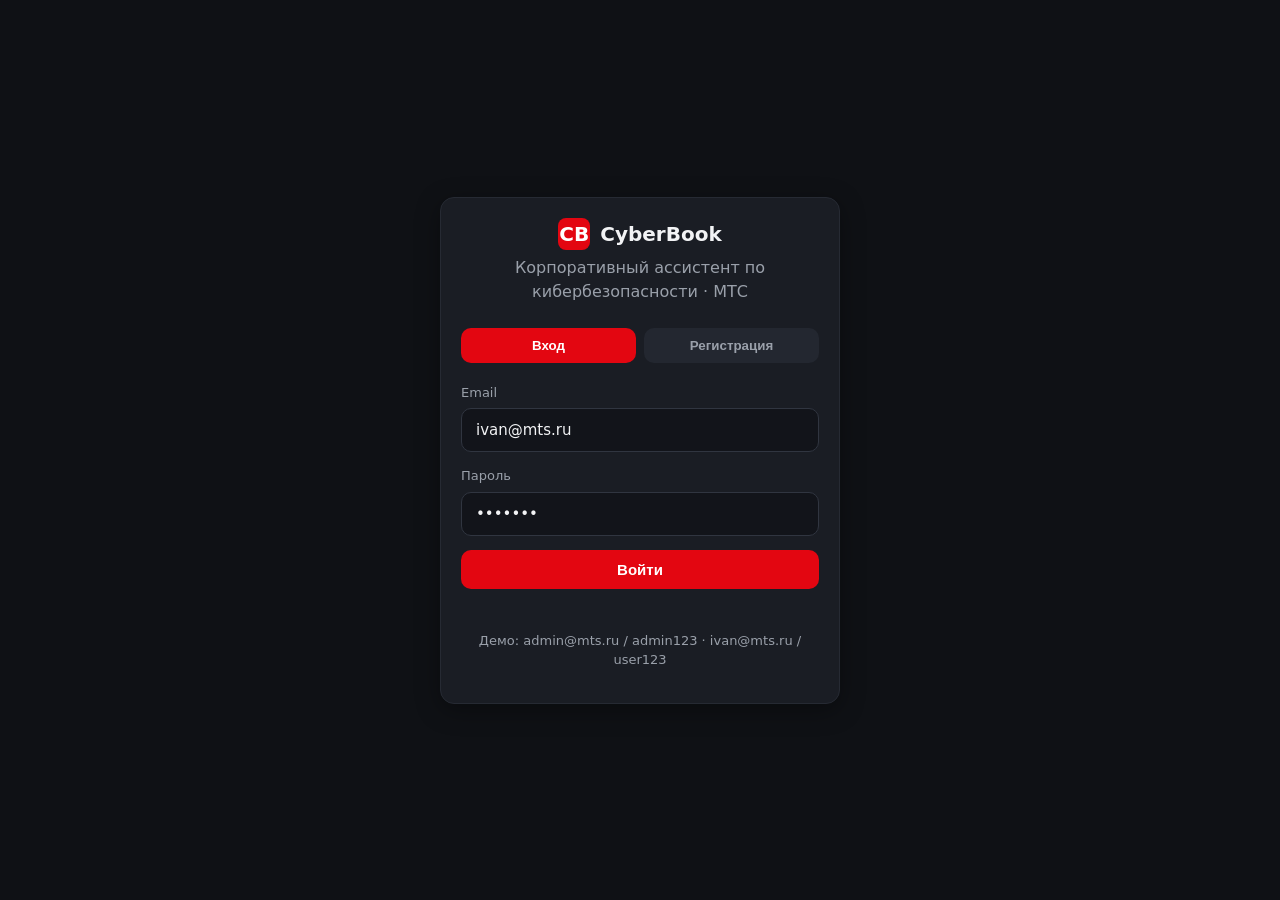
==== static/index.html @ 1e11ba8c "Ядро CyberBook: Flask API + AI на Cerebras + фишинг-тренажёр - Модели (SQLite): User, Course, Quiz, " ====
<!doctype html>
<html lang="ru">
<head>
  <meta charset="utf-8" />
  <meta name="viewport" content="width=device-width, initial-scale=1" />
  <title>CyberBook — вход</title>
  <link rel="stylesheet" href="/static/css/style.css" />
</head>
<body>
  <div class="center-screen">
    <div class="card auth-card">
      <div class="brand" style="justify-content:center; margin-bottom:6px;">
        <span class="logo">CB</span> CyberBook
      </div>
      <p class="subtitle" style="text-align:center;">Корпоративный ассистент по кибербезопасности · МТС</p>

      <div class="tabs">
        <button id="tab-login" class="active" onclick="switchTab('login')">Вход</button>
        <button id="tab-register" onclick="switchTab('register')">Регистрация</button>
      </div>

      <!-- Вход -->
      <form id="form-login" onsubmit="return doLogin(event)">
        <div class="field">
          <label>Email</label>
          <input id="login-email" type="email" value="ivan@mts.ru" required />
        </div>
        <div class="field">
          <label>Пароль</label>
          <input id="login-password" type="password" value="user123" required />
        </div>
        <button class="btn" style="width:100%">Войти</button>
      </form>

      <!-- Регистрация -->
      <form id="form-register" class="hidden" onsubmit="return doRegister(event)">
        <div class="field">
          <label>Имя</label>
          <input id="reg-name" type="text" required />
        </div>
        <div class="field">
          <label>Email</label>
          <input id="reg-email" type="email" required />
        </div>
        <div class="field">
          <label>Отдел</label>
          <input id="reg-dept" type="text" value="Общий" />
        </div>
        <div class="field">
          <label>Пароль</label>
          <input id="reg-password" type="password" required />
        </div>
        <button class="btn" style="width:100%">Создать аккаунт</button>
      </form>

      <div class="error-msg" id="err"></div>
      <p class="muted" style="text-align:center; margin-top:14px; font-size:13px;">
        Демо: admin@mts.ru / admin123 · ivan@mts.ru / user123
      </p>
    </div>
  </div>

  <script src="/static/js/api.js"></script>
  <script>
    function switchTab(which) {
      document.getElementById("tab-login").classList.toggle("active", which === "login");
      document.getElementById("tab-register").classList.toggle("active", which === "register");
      document.getElementById("form-login").classList.toggle("hidden", which !== "login");
      document.getElementById("form-register").classList.toggle("hidden", which !== "register");
      document.getElementById("err").textContent = "";
    }
    function go(user) {
      window.location.href = user.role === "admin" ? "/admin.html" : "/dashboard.html";
    }
    async function doLogin(e) {
      e.preventDefault();
      try {
        const user = await API.login(
          document.getElementById("login-email").value,
          document.getElementById("login-password").value
        );
        go(user);
      } catch (err) { document.getElementById("err").textContent = err.message; }
      return false;
    }
    async function doRegister(e) {
      e.preventDefault();
      try {
        const user = await API.register({
          name: document.getElementById("reg-name").value,
          email: document.getElementById("reg-email").value,
          department: document.getElementById("reg-dept").value,
          password: document.getElementById("reg-password").value,
        });
        go(user);
      } catch (err) { document.getElementById("err").textContent = err.message; }
      return false;
    }
    // если уже залогинен — сразу внутрь
    API.me().then(go).catch(() => {});
  </script>
</body>
</html>
---- static/css/style.css ----
/* CyberBook — брендинг МТС (красный/чёрный/белый). Общий стиль для всех страниц. */
:root {
  --mts-red: #e30611;
  --mts-red-dark: #b30510;
  --bg: #0f1115;
  --card: #1a1d24;
  --card-2: #232730;
  --text: #f2f3f5;
  --muted: #9aa0aa;
  --good: #2ec16b;
  --bad: #ff4d4f;
  --warn: #ffb020;
  --radius: 14px;
  --shadow: 0 6px 24px rgba(0, 0, 0, .35);
}

* { box-sizing: border-box; }
body {
  margin: 0;
  font-family: "Segoe UI", system-ui, -apple-system, sans-serif;
  background: var(--bg);
  color: var(--text);
  line-height: 1.5;
}
a { color: var(--mts-red); text-decoration: none; }

/* ---- шапка ---- */
.topbar {
  display: flex; align-items: center; justify-content: space-between;
  padding: 14px 24px; background: #12141a;
  border-bottom: 1px solid #262a33; position: sticky; top: 0; z-index: 10;
}
.brand { display: flex; align-items: center; gap: 10px; font-weight: 800; font-size: 20px; }
.brand .logo {
  width: 32px; height: 32px; border-radius: 8px; display: grid; place-items: center;
  background: var(--mts-red); color: #fff; font-weight: 900;
}
.nav { display: flex; gap: 6px; flex-wrap: wrap; }
.nav a {
  padding: 8px 14px; border-radius: 10px; color: var(--muted); font-weight: 600;
}
.nav a:hover, .nav a.active { background: var(--card-2); color: var(--text); }

/* ---- контейнер ---- */
.container { max-width: 1100px; margin: 0 auto; padding: 24px; }
h1 { font-size: 26px; margin: 0 0 4px; }
.subtitle { color: var(--muted); margin: 0 0 24px; }

/* ---- карточки ---- */
.grid { display: grid; gap: 16px; }
.grid.cols-2 { grid-template-columns: repeat(auto-fit, minmax(280px, 1fr)); }
.grid.cols-3 { grid-template-columns: repeat(auto-fit, minmax(220px, 1fr)); }
.card {
  background: var(--card); border: 1px solid #262a33; border-radius: var(--radius);
  padding: 20px; box-shadow: var(--shadow);
}
.card h3 { margin: 0 0 8px; }
.card .muted { color: var(--muted); font-size: 14px; }

/* ---- кнопки ---- */
.btn {
  display: inline-block; padding: 11px 18px; border: none; border-radius: 10px;
  background: var(--mts-red); color: #fff; font-weight: 700; font-size: 15px;
  cursor: pointer; transition: .15s;
}
.btn:hover { background: var(--mts-red-dark); }
.btn.ghost { background: var(--card-2); color: var(--text); }
.btn.ghost:hover { background: #2c313b; }
.btn:disabled { opacity: .5; cursor: not-allowed; }
.btn.sm { padding: 7px 12px; font-size: 13px; }

/* ---- формы ---- */
.field { margin-bottom: 14px; }
.field label { display: block; font-size: 13px; color: var(--muted); margin-bottom: 6px; }
.input, input, select, textarea {
  width: 100%; padding: 12px 14px; border-radius: 10px; border: 1px solid #303540;
  background: #12141a; color: var(--text); font-size: 15px; font-family: inherit;
}
.input:focus, input:focus, textarea:focus { outline: none; border-color: var(--mts-red); }

/* ---- score / метрики ---- */
.score-ring {
  --val: 50; width: 120px; height: 120px; border-radius: 50%;
  background: conic-gradient(var(--mts-red) calc(var(--val) * 1%), #2a2e37 0);
  display: grid; place-items: center; margin: 0 auto;
}
.score-ring .inner {
  width: 92px; height: 92px; border-radius: 50%; background: var(--card);
  display: grid; place-items: center; font-size: 28px; font-weight: 800;
}
.metric { text-align: center; }
.metric .value { font-size: 32px; font-weight: 800; }
.metric .label { color: var(--muted); font-size: 13px; }

/* ---- значки/бейджи ---- */
.badge { display: inline-flex; align-items: center; gap: 6px; padding: 5px 10px;
  background: var(--card-2); border-radius: 999px; font-size: 13px; margin: 2px; }
.pill { padding: 3px 10px; border-radius: 999px; font-size: 12px; font-weight: 700; }
.pill.good { background: rgba(46,193,107,.15); color: var(--good); }
.pill.bad { background: rgba(255,77,79,.15); color: var(--bad); }
.pill.warn { background: rgba(255,176,32,.15); color: var(--warn); }

/* ---- центрированный экран (логин) ---- */
.center-screen { min-height: 100vh; display: grid; place-items: center; padding: 20px; }
.auth-card { width: 100%; max-width: 400px; }
.tabs { display: flex; gap: 8px; margin-bottom: 20px; }
.tabs button { flex: 1; padding: 10px; background: var(--card-2); border: none;
  color: var(--muted); border-radius: 10px; cursor: pointer; font-weight: 700; }
.tabs button.active { background: var(--mts-red); color: #fff; }

.error-msg { color: var(--bad); font-size: 14px; margin-top: 10px; min-height: 18px; }
.hidden { display: none !important; }
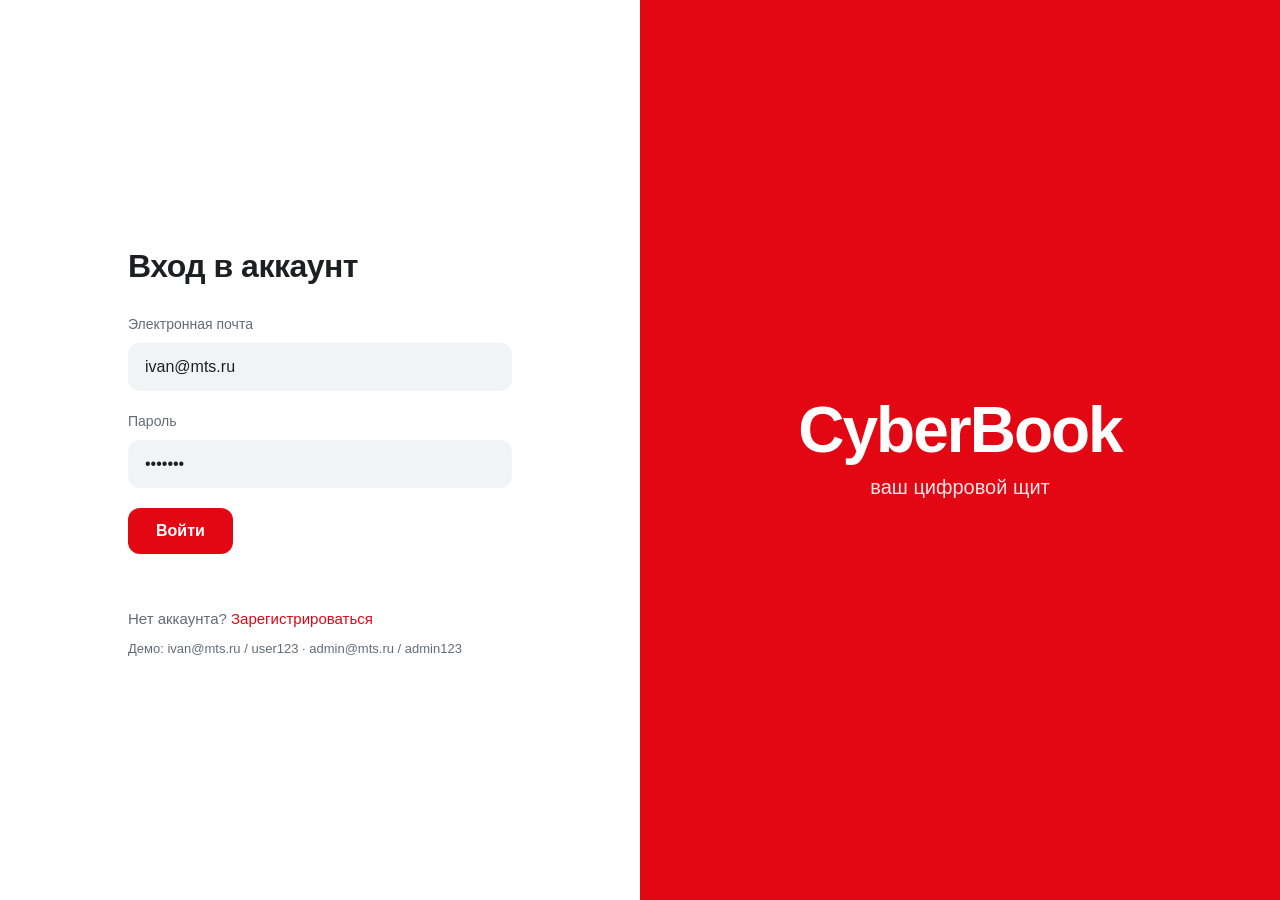
==== commit 0be8c3fd: "Интеграция фронтенда с backend API - script.js: полный API-слой + инициализация каждой страницы   (л" ====
--- a/static/index.html
+++ b/static/index.html
@@ -1,103 +1,36 @@
-<!doctype html>
+<!DOCTYPE html>
 <html lang="ru">
 <head>
-  <meta charset="utf-8" />
-  <meta name="viewport" content="width=device-width, initial-scale=1" />
-  <title>CyberBook — вход</title>
-  <link rel="stylesheet" href="/static/css/style.css" />
+    <meta charset="UTF-8">
+    <title>Вход</title>
+    <link rel="stylesheet" href="style.css">
 </head>
 <body>
-  <div class="center-screen">
-    <div class="card auth-card">
-      <div class="brand" style="justify-content:center; margin-bottom:6px;">
-        <span class="logo">CB</span> CyberBook
-      </div>
-      <p class="subtitle" style="text-align:center;">Корпоративный ассистент по кибербезопасности · МТС</p>
-
-      <div class="tabs">
-        <button id="tab-login" class="active" onclick="switchTab('login')">Вход</button>
-        <button id="tab-register" onclick="switchTab('register')">Регистрация</button>
-      </div>
-
-      <!-- Вход -->
-      <form id="form-login" onsubmit="return doLogin(event)">
-        <div class="field">
-          <label>Email</label>
-          <input id="login-email" type="email" value="ivan@mts.ru" required />
+    <section class="auth-panel">
+        <div class="auth-side left">
+            <h2>Вход в аккаунт</h2>
+            <form id="login-form" onsubmit="event.preventDefault(); doLogin();">
+                <div class="field">
+                    <label>Электронная почта</label>
+                    <input type="email" id="login-email" placeholder="example@mts.ru" value="ivan@mts.ru" required>
+                </div>
+                <div class="field">
+                    <label>Пароль</label>
+                    <input type="password" id="login-password" placeholder="Введите пароль" value="user123" required>
+                </div>
+                <button type="submit" class="btn btn-main">Войти</button>
+                <p id="auth-error" style="color: var(--primary); margin-top: 12px; min-height: 18px;"></p>
+            </form>
+            <p class="auth-switch">Нет аккаунта? <a href="register.html">Зарегистрироваться</a></p>
+            <p class="auth-switch" style="margin-top:8px; font-size:13px;">Демо: ivan@mts.ru / user123 · admin@mts.ru / admin123</p>
         </div>
-        <div class="field">
-          <label>Пароль</label>
-          <input id="login-password" type="password" value="user123" required />
+        <div class="auth-side right">
+            <div class="logo-box">
+                <h1 class="logo-head">CyberBook</h1>
+                <p class="logo-sub">ваш цифровой щит</p>
+            </div>
         </div>
-        <button class="btn" style="width:100%">Войти</button>
-      </form>
-
-      <!-- Регистрация -->
-      <form id="form-register" class="hidden" onsubmit="return doRegister(event)">
-        <div class="field">
-          <label>Имя</label>
-          <input id="reg-name" type="text" required />
-        </div>
-        <div class="field">
-          <label>Email</label>
-          <input id="reg-email" type="email" required />
-        </div>
-        <div class="field">
-          <label>Отдел</label>
-          <input id="reg-dept" type="text" value="Общий" />
-        </div>
-        <div class="field">
-          <label>Пароль</label>
-          <input id="reg-password" type="password" required />
-        </div>
-        <button class="btn" style="width:100%">Создать аккаунт</button>
-      </form>
-
-      <div class="error-msg" id="err"></div>
-      <p class="muted" style="text-align:center; margin-top:14px; font-size:13px;">
-        Демо: admin@mts.ru / admin123 · ivan@mts.ru / user123
-      </p>
-    </div>
-  </div>
-
-  <script src="/static/js/api.js"></script>
-  <script>
-    function switchTab(which) {
-      document.getElementById("tab-login").classList.toggle("active", which === "login");
-      document.getElementById("tab-register").classList.toggle("active", which === "register");
-      document.getElementById("form-login").classList.toggle("hidden", which !== "login");
-      document.getElementById("form-register").classList.toggle("hidden", which !== "register");
-      document.getElementById("err").textContent = "";
-    }
-    function go(user) {
-      window.location.href = user.role === "admin" ? "/admin.html" : "/dashboard.html";
-    }
-    async function doLogin(e) {
-      e.preventDefault();
-      try {
-        const user = await API.login(
-          document.getElementById("login-email").value,
-          document.getElementById("login-password").value
-        );
-        go(user);
-      } catch (err) { document.getElementById("err").textContent = err.message; }
-      return false;
-    }
-    async function doRegister(e) {
-      e.preventDefault();
-      try {
-        const user = await API.register({
-          name: document.getElementById("reg-name").value,
-          email: document.getElementById("reg-email").value,
-          department: document.getElementById("reg-dept").value,
-          password: document.getElementById("reg-password").value,
-        });
-        go(user);
-      } catch (err) { document.getElementById("err").textContent = err.message; }
-      return false;
-    }
-    // если уже залогинен — сразу внутрь
-    API.me().then(go).catch(() => {});
-  </script>
+    </section>
+    <script src="script.js"></script>
 </body>
 </html>
--- a/static/style.css
+++ b/static/style.css
@@ -0,0 +1,375 @@
+:root {
+    --primary: #e30613;
+    --primary-hover: #c20510;
+    --dark: #1d2023;
+    --gray-muted: #626c77;
+    --gray-light: #f2f3f5;
+    --bg-main: #f8f9fa;
+    --white: #ffffff;
+    --success: #1aa64b;
+    --warning: #ff9900;
+    --radius: 12px;
+    --transition: all 0.25s ease;
+}
+
+* {
+    box-sizing: border-box;
+    margin: 0;
+    padding: 0;
+    font-family: 'Segoe UI', Roboto, Helvetica, Arial, sans-serif;
+    -webkit-font-smoothing: antialiased;
+}
+
+body {
+    background-color: var(--bg-main);
+    color: var(--dark);
+    font-size: 16px;
+    line-height: 1.5;
+}
+
+a {
+    color: var(--primary);
+    text-decoration: none;
+    transition: var(--transition);
+}
+
+a:hover {
+    color: var(--primary-hover);
+}
+
+.header {
+    background-color: var(--white);
+    box-shadow: 0 1px 0 rgba(0, 0, 0, 0.08);
+    position: sticky;
+    top: 0;
+    z-index: 100;
+    padding: 0 24px;
+    height: 70px;
+    display: flex;
+    justify-content: space-between;
+    align-items: center;
+}
+
+.nav {
+    display: flex;
+    gap: 8px;
+    height: 100%;
+    align-items: center;
+}
+
+.nav-link {
+    color: var(--dark);
+    font-weight: 500;
+    padding: 10px 16px;
+    border-radius: 8px;
+    font-size: 15px;
+    transition: var(--transition);
+}
+
+.nav-link:hover {
+    background-color: var(--gray-light);
+}
+
+.nav-link.active {
+    background-color: #e30613!important;
+    color: var(--white) !important;
+    font-weight: 600;
+}
+
+.user-icon {
+    color: var(--gray-muted);
+    display: flex;
+    align-items: center;
+    justify-content: center;
+    cursor: pointer;
+    transition: var(--transition);
+    width: 40px;
+    height: 40px;
+}
+
+.user-icon:hover {
+    color: var(--primary);
+}
+
+.user-icon.active {
+    background-color: #2d3135;
+    color: var(--white) !important;
+    border-radius: 50%;
+}
+
+.wrapper {
+    max-width: 1000px;
+    margin: 40px auto;
+    padding: 0 24px;
+}
+
+h2 { font-size: 32px; font-weight: 700; margin-bottom: 24px; letter-spacing: -0.5px; }
+h3 { font-size: 22px; font-weight: 600; margin-bottom: 16px; }
+h4 { font-size: 18px; font-weight: 600; margin-bottom: 8px; }
+
+.box {
+    background-color: var(--white);
+    border-radius: var(--radius);
+    padding: 28px;
+    margin-bottom: 24px;
+    box-shadow: 0 4px 16px rgba(0, 0, 0, 0.04);
+    border: 1px solid rgba(0, 0, 0, 0.02);
+}
+
+.btn {
+    padding: 14px 28px;
+    font-size: 16px;
+    font-weight: 600;
+    border-radius: var(--radius);
+    cursor: pointer;
+    transition: var(--transition);
+    display: inline-block;
+    text-align: center;
+    border: none;
+}
+
+.btn-main { background-color: var(--primary); color: var(--white); }
+.btn-main:hover { background-color: var(--primary-hover); color: var(--white); }
+
+.btn-sub { background-color: var(--gray-light); color: var(--dark); }
+.btn-sub:hover { background-color: #e5e7eb; }
+
+.btn-ok { background-color: var(--success); color: white; padding: 12px 24px; }
+.btn-ok:hover { background-color: #148039; }
+
+.btn-bad { background-color: #fce8e6; color: var(--primary); border: 1px solid rgba(227, 6, 19, 0.2); padding: 12px 24px; }
+.btn-bad:hover { background-color: #f7d4d1; }
+
+.btn-del { background-color: #e74c3c; color: white; border: none; padding: 4px 8px; border-radius: 4px; cursor: pointer; font-size: 12px; }
+
+.btn-group {
+    display: flex;
+    gap: 12px;
+}
+
+.field {
+    margin-bottom: 20px;
+}
+
+.field label {
+    display: block;
+    font-size: 14px;
+    font-weight: 500;
+    color: var(--gray-muted);
+    margin-bottom: 8px;
+}
+
+input[type="text"],
+input[type="email"],
+input[type="password"] {
+    width: 100%;
+    padding: 14px 16px;
+    font-size: 16px;
+    background-color: var(--gray-light);
+    border: 1px solid transparent;
+    border-radius: var(--radius);
+    color: var(--dark);
+    transition: var(--transition);
+}
+
+input:focus {
+    outline: none;
+    background-color: var(--white);
+    border-color: var(--primary);
+    box-shadow: 0 0 0 3px rgba(223, 6, 19, 0.1);
+}
+
+.auth-panel {
+    display: flex;
+    min-height: 100vh;
+}
+
+.auth-side {
+    flex: 1;
+    display: flex;
+    flex-direction: column;
+    justify-content: center;
+    padding: 0 10%;
+}
+
+.auth-side.left { background-color: var(--white); }
+.auth-side.right { background-color: var(--primary); color: var(--white); align-items: center; justify-content: center; text-align: center; }
+
+.logo-box { max-width: 400px; }
+.logo-head { font-size: 64px; font-weight: 900; letter-spacing: -2px; line-height: 1; margin-bottom: 10px; }
+.logo-sub { font-size: 20px; font-weight: 400; opacity: 0.9; }
+.auth-switch { margin-top: 24px; color: var(--gray-muted); font-size: 15px; }
+
+.grid-2 {
+    display: grid;
+    grid-template-columns: 1fr 1fr;
+    gap: 24px;
+}
+
+.score-box {
+    display: flex;
+    flex-direction: column;
+    align-items: center;
+    text-align: center;
+    justify-content: center;
+}
+
+.circle {
+    width: 140px;
+    height: 140px;
+    border-radius: 50%;
+    border: 8px solid var(--gray-light);
+    border-top-color: var(--primary);
+    border-right-color: var(--primary);
+    display: flex;
+    align-items: center;
+    justify-content: center;
+    margin: 20px 0;
+}
+
+.circle span { font-size: 28px; font-weight: 700; }
+
+.row-item {
+    display: flex;
+    justify-content: space-between;
+    padding: 12px 0;
+    border-bottom: 1px solid var(--gray-light);
+}
+.row-item:last-child { border-bottom: none; }
+
+.item-card {
+    cursor: pointer;
+    transition: var(--transition);
+}
+.item-card:hover {
+    transform: translateY(-4px);
+    box-shadow: 0 12px 24px rgba(0, 0, 0, 0.08);
+}
+.item-card p { color: var(--gray-muted); font-size: 15px; }
+
+.view-panel {
+    margin-top: 30px;
+    border-left: 4px solid var(--primary);
+    animation: openAnim 0.3s ease;
+}
+
+.q-title { font-size: 18px; margin-bottom: 24px; }
+.q-list { display: flex; flex-direction: column; gap: 12px; margin-bottom: 24px; }
+
+.opt-btn {
+    background-color: var(--gray-light);
+    color: var(--dark);
+    border: 1px solid transparent;
+    padding: 16px 20px;
+    border-radius: var(--radius);
+    text-align: left;
+    font-size: 16px;
+    font-weight: 500;
+    cursor: pointer;
+    transition: var(--transition);
+}
+.opt-btn:hover { background-color: #e5e7eb; }
+
+.alert-panel {
+    padding: 20px;
+    background-color: #f2f3f5;
+    border-radius: var(--radius);
+    margin-top: 20px;
+    border-left: 4px solid var(--dark);
+}
+
+.mail-box { border: 1px solid var(--gray-light); }
+.mail-top {
+    background-color: var(--gray-light);
+    padding: 16px 20px;
+    margin: -28px -28px 24px -28px;
+    border-radius: var(--radius) var(--radius) 0 0;
+    font-size: 14px;
+    line-height: 1.6;
+    color: #495057;
+}
+.mail-text { font-size: 16px; margin-bottom: 28px; line-height: 1.6; }
+
+.chat-box {
+    display: flex;
+    flex-direction: column;
+    height: 500px;
+    padding: 20px !important;
+}
+
+.chat-area {
+    flex: 1;
+    overflow-y: auto;
+    display: flex;
+    flex-direction: column;
+    gap: 16px;
+    margin-bottom: 20px;
+    padding-right: 8px;
+}
+
+.msg { max-width: 75%; padding: 12px 18px; border-radius: 16px; font-size: 15px; line-height: 1.4; }
+.msg.in { background-color: var(--gray-light); color: var(--dark); align-self: flex-start; border-bottom-left-radius: 4px; }
+.msg.out { background-color: var(--primary); color: var(--white); align-self: flex-end; border-bottom-right-radius: 4px; }
+
+.chat-form {
+    display: flex;
+    gap: 12px;
+}
+
+.chat-form input {
+    flex: 1;
+}
+
+.side-layout { display: grid; grid-template-columns: 1fr 2fr; gap: 24px; }
+.avatar-box { display: flex; flex-direction: column; align-items: center; text-align: center; }
+
+.img-wrap {
+    width: 120px;
+    height: 120px;
+    border-radius: 50%;
+    background-color: var(--gray-light);
+    overflow: hidden;
+    border: 3px solid var(--primary);
+    display: flex;
+    align-items: center;
+    justify-content: center;
+}
+.img-wrap img { width: 100%; height: 100%; object-fit: cover; }
+
+.picker-box { display: flex; flex-direction: column; gap: 6px; width: 100%; }
+.picker-box button {
+    background-color: var(--gray-light);
+    border: 1px solid transparent;
+    padding: 8px;
+    border-radius: 6px;
+    cursor: pointer;
+    font-size: 13px;
+    font-weight: 500;
+    transition: var(--transition);
+}
+.picker-box button:hover { background-color: #e5e7eb; }
+
+.data-table { width: 100%; border-collapse: separate; border-spacing: 0; margin: 20px 0; }
+.data-table th {
+    background-color: var(--gray-light);
+    color: var(--gray-muted);
+    font-weight: 600;
+    text-align: left;
+    padding: 14px 18px;
+    font-size: 14px;
+}
+.data-table th:first-child { border-top-left-radius: 8px; border-bottom-left-radius: 8px; }
+.data-table th:last-child { border-top-right-radius: 8px; border-bottom-right-radius: 8px; }
+.data-table td { padding: 16px 18px; border-bottom: 1px solid var(--gray-light); font-size: 15px; }
+.data-table tr:last-child td { border-bottom: none; }
+
+.tag-name { cursor: pointer; text-decoration: underline; color: #163e59; }
+.tag-name:hover { color: var(--primary); }
+
+.ok-status { color: var(--success); font-weight: 600; }
+.warn-status { color: var(--warning); font-weight: 600; }
+
+@keyframes openAnim {
+    from { opacity: 0; transform: translateY(10px); }
+    to { opacity: 1; transform: translateY(0); }
+}
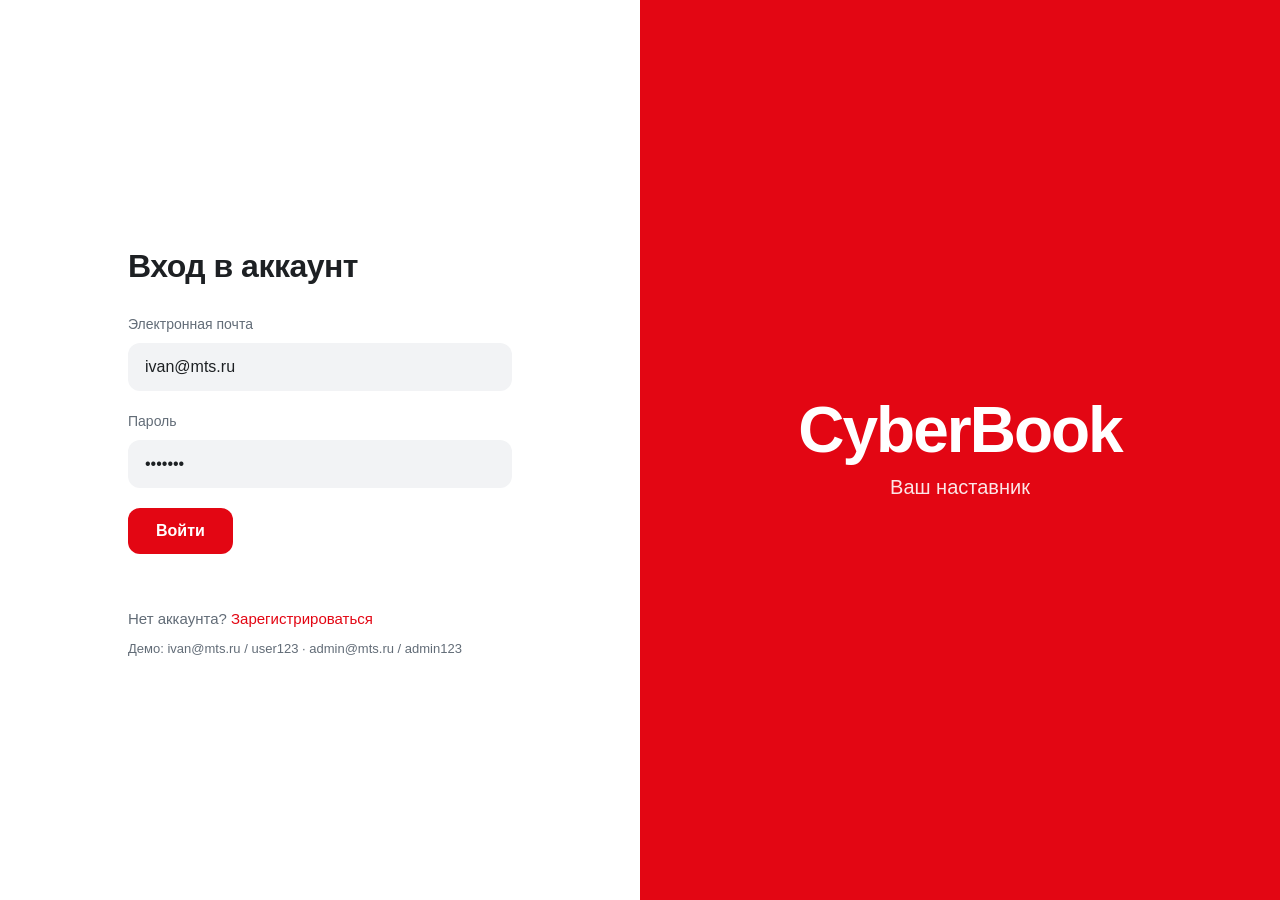
==== commit 5301f174: "Фикс симулятора: свежий инбокс для демо + новый тэглайн - баг: у демо-аккаунта ivan все письма были " ====
--- a/static/index.html
+++ b/static/index.html
@@ -27,7 +27,7 @@
         <div class="auth-side right">
             <div class="logo-box">
                 <h1 class="logo-head">CyberBook</h1>
-                <p class="logo-sub">ваш цифровой щит</p>
+                <p class="logo-sub">Ваш наставник</p>
             </div>
         </div>
     </section>
